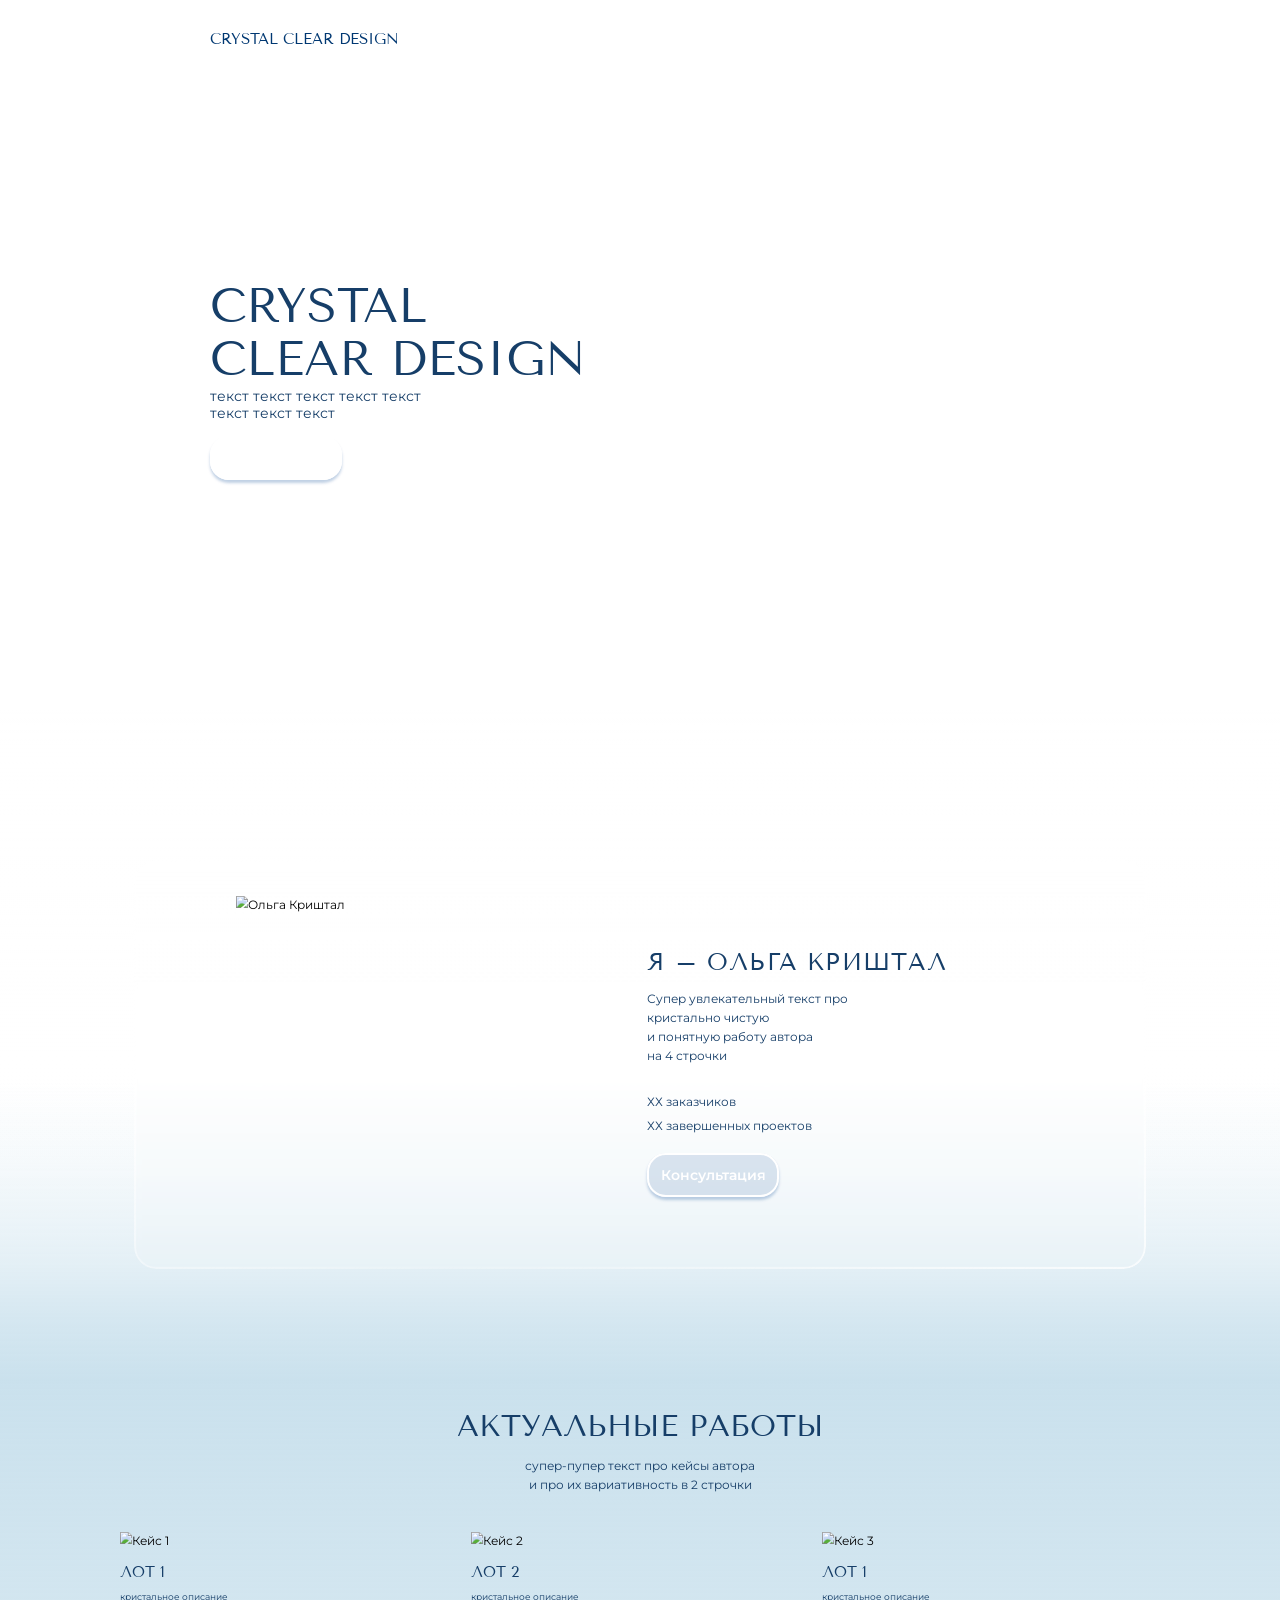
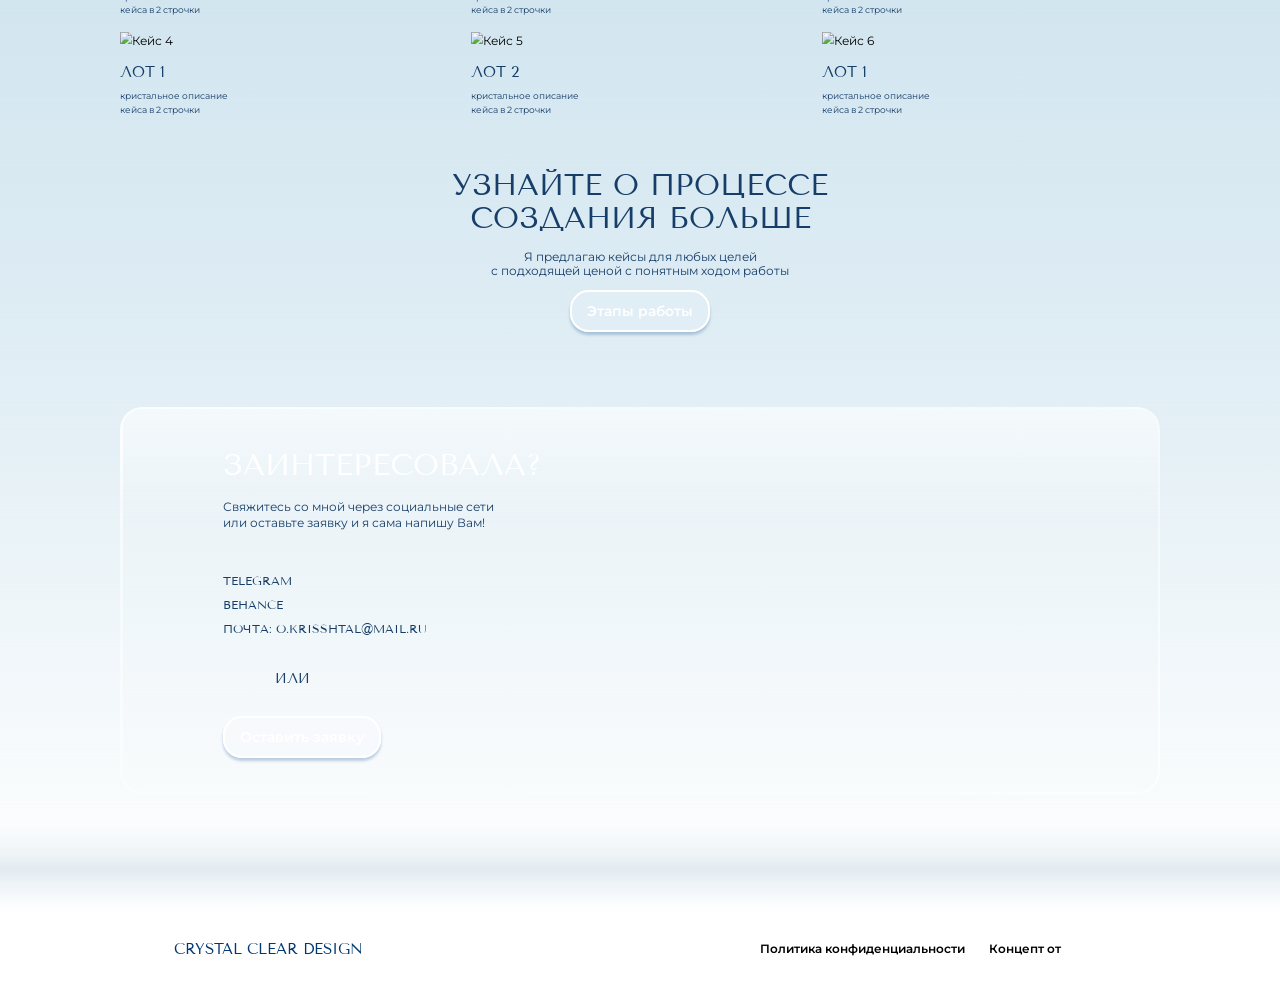
==== index.html @ c77dbaf9 "Commit Commit" ====
<!DOCTYPE html>
<html lang="ru" data-layout="flex">
<head>
  <meta charset="UTF-8">
  <meta name="viewport" content="width=device-width, initial-scale=1.0">
  <title>Crystal Clear Design</title>
  <link rel="stylesheet" href="styles_1/styles_index.css">
  <link rel="preconnect" href="https://fonts.googleapis.com">
  <link rel="preconnect" href="https://fonts.gstatic.com" crossorigin>
  <link href="https://fonts.googleapis.com/css2?family=Tenor+Sans&family=Montserrat:wght@400;600&display=swap" rel="stylesheet">
</head>
<body class="home-page">
  <div class="page-wrapper">

    <header class="header" style="top: 5px !important;">
      <div class="header__container">
        <a href="index.html" class="logo">Crystal clear Design</a>
        <nav class="nav">
          <a href="portfolio.html" class="nav__link">портфолио</a>
          <a href="workflow.html" class="nav__link">ход работы</a>
          <a href="pricing.html" class="nav__link">цена</a>
          <a href="contact.html" class="nav__link">оставить заявку</a>
        </nav>
      </div>
    </header>

    <main class="main">
      <div class="main__content">
        <div class="hero-text">
          <h1 class="hero-text__title">CRYSTAL<br>CLEAR DESIGN</h1>
          <p class="hero-text__description">текст текст текст текст текст</p>
          <p class="hero-text__description">текст текст текст</p>
          <div class="hero-text__button">
            <a href="contact.html" class="btn btn--primary">Консультация</a>
          </div>
        </div>
      </div>
    </main>

    <svg style="position: absolute; width: 0; height: 0;">
      <defs>
        <filter id="frosted-glass">
          <feTurbulence type="fractalNoise" baseFrequency="0.8" numOctaves="4" result="noise"/>
          <feColorMatrix in="noise" type="saturate" values="0" result="desaturatedNoise"/>
          <feComponentTransfer in="desaturatedNoise" result="texture">
            <feFuncA type="discrete" tableValues="0 0 0 0.05 0.1 0.15"/>
          </feComponentTransfer>
          <feBlend in="SourceGraphic" in2="texture" mode="overlay"/>
        </filter>
      </defs>
    </svg>

    <section class="water-section">
      <section class="about-section">
        <article class="about-card">
          <div class="about-card__image">
            <img src="../images/photo.png" alt="Ольга Криштал">
          </div>
          <div class="about-card__content">
            <h2 class="about-card__title">Я – ОЛЬГА КРИШТАЛ</h2>
            <p class="about-card__text">Супер увлекательный текст про<br>кристально чистую<br>и понятную работу автора<br>на 4 строчки</p>
            <div class="about-card__stats">
              <p class="about-card__stat">ХХ заказчиков</p>
              <p class="about-card__stat">ХХ завершенных проектов</p>
            </div>
            <div class="about-card__button">
              <a href="contact.html" class="btn btn--primary">Консультация</a>
            </div>
          </div>
        </article>
      </section>
    </section>

    <section class="bottom-section">
      <div class="bg-blur"></div>
      <header class="works-header">
        <h2 class="works-header__title">Актуальные работы</h2>
        <p class="works-header__text">супер-пупер текст про кейсы автора<br>и про их вариативность в 2 строчки</p>
      </header>
      <section class="works-cards">
        <article class="works-card">
          <img src="../images/kart1.svg" alt="Кейс 1" class="works-card__image">
          <div class="works-card__info">
            <h3 class="works-card__lot">Лот 1</h3>
            <p class="works-card__desc">кристальное описание<br>кейса в 2 строчки</p>
          </div>
        </article>
        <article class="works-card">
          <img src="../images/kart2.svg" alt="Кейс 2" class="works-card__image">
          <div class="works-card__info">
            <h3 class="works-card__lot">Лот 2</h3>
            <p class="works-card__desc">кристальное описание<br>кейса в 2 строчки</p>
          </div>
        </article>
        <article class="works-card">
          <img src="../images/kart3.svg" alt="Кейс 3" class="works-card__image">
          <div class="works-card__info">
            <h3 class="works-card__lot">Лот 1</h3>
            <p class="works-card__desc">кристальное описание<br>кейса в 2 строчки</p>
          </div>
        </article>
      </section>
      <section class="works-cards">
        <article class="works-card">
          <img src="../images/kart1.svg" alt="Кейс 4" class="works-card__image">
          <div class="works-card__info">
            <h3 class="works-card__lot">Лот 1</h3>
            <p class="works-card__desc">кристальное описание<br>кейса в 2 строчки</p>
          </div>
        </article>
        <article class="works-card">
          <img src="../images/kart2.svg" alt="Кейс 5" class="works-card__image">
          <div class="works-card__info">
            <h3 class="works-card__lot">Лот 2</h3>
            <p class="works-card__desc">кристальное описание<br>кейса в 2 строчки</p>
          </div>
        </article>
        <article class="works-card">
          <img src="../images/kart3.svg" alt="Кейс 6" class="works-card__image">
          <div class="works-card__info">
            <h3 class="works-card__lot">Лот 1</h3>
            <p class="works-card__desc">кристальное описание<br>кейса в 2 строчки</p>
          </div>
        </article>
      </section>
      <section class="process-section">
        <h2 class="process-section__title">Узнайте о процессе<br>создания больше</h2>
        <p class="process-section__text">Я предлагаю кейсы для любых целей<br>с подходящей ценой с понятным ходом работы</p>
        <a href="process.html" class="btn btn--process">Этапы работы</a>
      </section>
      <section class="info-block">
        <h2 class="info-block__title">Заинтересовала?</h2>
        <p class="info-block__text">Свяжитесь со мной через социальные сети<br>или оставьте заявку и я сама напишу Вам!</p>
        <div class="info-block__contacts">
          <a href="https://t.me/" class="info-block__link">Telegram</a>
          <a href="https://behance.net/" class="info-block__link">Behance</a>
          <a href="mailto:o.krisshtal@mail.ru" class="info-block__email">Почта: o.krisshtal@mail.ru</a>
        </div>
        <p class="info-block__or">ИЛИ</p>
        <a href="contact.html" class="btn btn--process">Оставить заявку</a>
      </section>
      <div class="info-block-gradient"></div>
      <footer class="footer footer--bottom">
        <div class="footer__container">
          <a href="index.html" class="logo">Crystal clear Design</a>
          <div class="footer__links">
            <a href="privacy.html" class="footer__link">Политика конфиденциальности</a>
            <span class="footer__text">Концепт от</span>
          </div>
        </div>
      </footer>
    </section>
  </div>
</body>
</html>
---- styles_1/styles_index.css ----
@import url("styles.css");
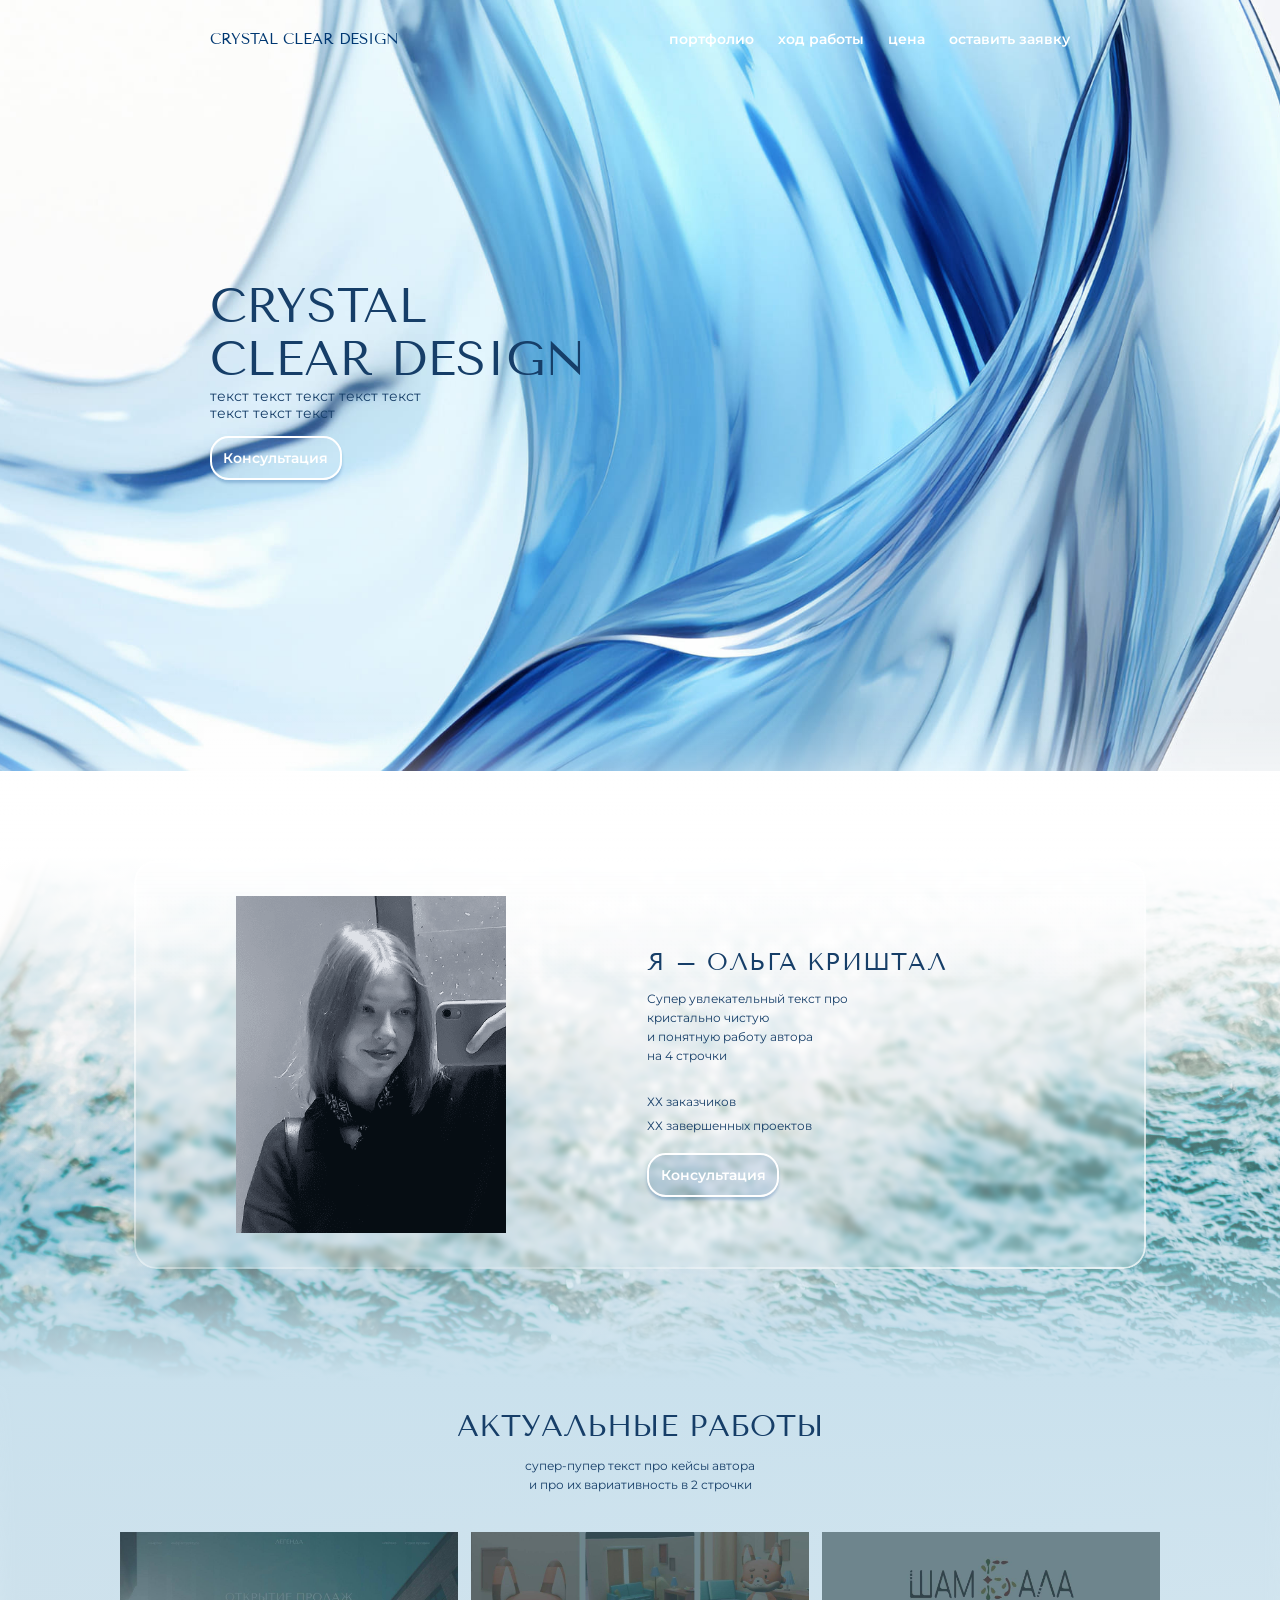
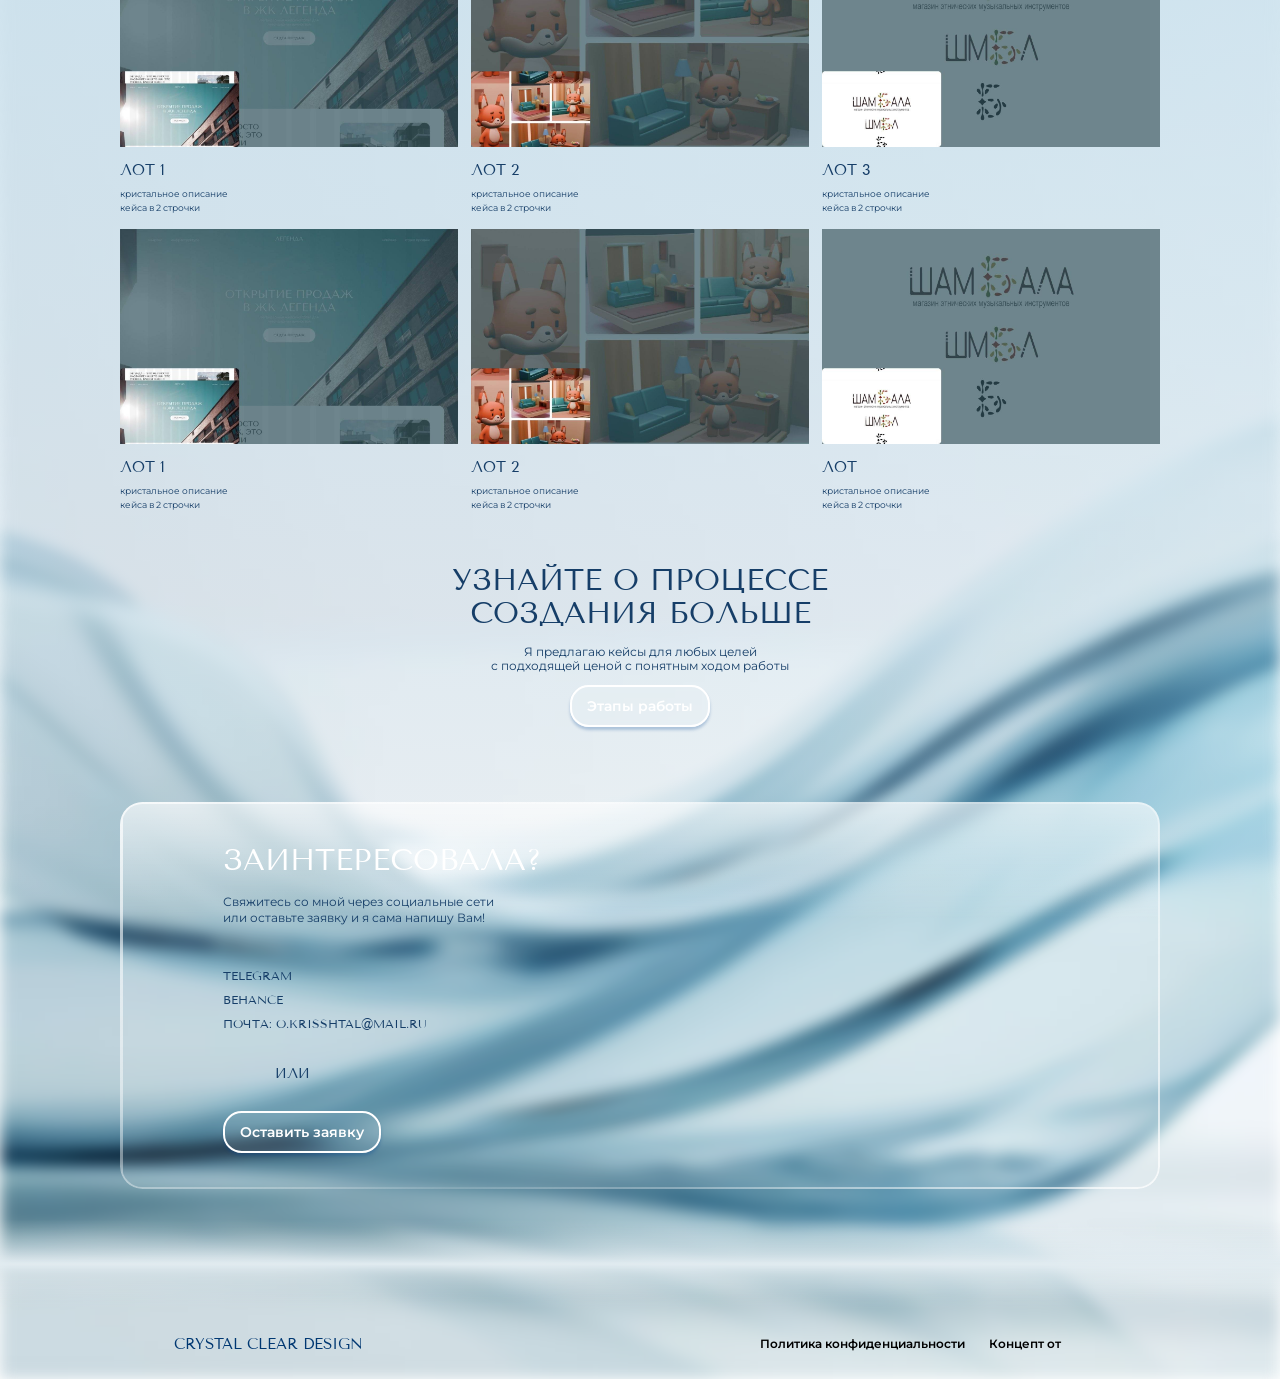
==== commit 003ee12f: "git push" ====
--- a/index.html
+++ b/index.html
@@ -4,7 +4,7 @@
   <meta charset="UTF-8">
   <meta name="viewport" content="width=device-width, initial-scale=1.0">
   <title>Crystal Clear Design</title>
-  <link rel="stylesheet" href="styles_1/styles_index.css">
+  <link rel="stylesheet" href="style/styles_index.css">
   <link rel="preconnect" href="https://fonts.googleapis.com">
   <link rel="preconnect" href="https://fonts.gstatic.com" crossorigin>
   <link href="https://fonts.googleapis.com/css2?family=Tenor+Sans&family=Montserrat:wght@400;600&display=swap" rel="stylesheet">
@@ -54,7 +54,7 @@
       <section class="about-section">
         <article class="about-card">
           <div class="about-card__image">
-            <img src="../images/photo.png" alt="Ольга Криштал">
+            <img src="images/photo.png" alt="Ольга Криштал">
           </div>
           <div class="about-card__content">
             <h2 class="about-card__title">Я – ОЛЬГА КРИШТАЛ</h2>
@@ -79,46 +79,46 @@
       </header>
       <section class="works-cards">
         <article class="works-card">
-          <img src="../images/kart1.svg" alt="Кейс 1" class="works-card__image">
+          <img src="images/kart1.jpg" alt="Кейс 1" class="works-card__image">
           <div class="works-card__info">
             <h3 class="works-card__lot">Лот 1</h3>
             <p class="works-card__desc">кристальное описание<br>кейса в 2 строчки</p>
           </div>
         </article>
         <article class="works-card">
-          <img src="../images/kart2.svg" alt="Кейс 2" class="works-card__image">
+          <img src="images/kart2.jpg" alt="Кейс 2" class="works-card__image">
           <div class="works-card__info">
             <h3 class="works-card__lot">Лот 2</h3>
             <p class="works-card__desc">кристальное описание<br>кейса в 2 строчки</p>
           </div>
         </article>
         <article class="works-card">
-          <img src="../images/kart3.svg" alt="Кейс 3" class="works-card__image">
+          <img src="images/kart3.jpg" alt="Кейс 3" class="works-card__image">
           <div class="works-card__info">
-            <h3 class="works-card__lot">Лот 1</h3>
+            <h3 class="works-card__lot">Лот 3</h3>
             <p class="works-card__desc">кристальное описание<br>кейса в 2 строчки</p>
           </div>
         </article>
       </section>
       <section class="works-cards">
         <article class="works-card">
-          <img src="../images/kart1.svg" alt="Кейс 4" class="works-card__image">
+          <img src="images/kart1.jpg" alt="Кейс 4" class="works-card__image">
           <div class="works-card__info">
             <h3 class="works-card__lot">Лот 1</h3>
             <p class="works-card__desc">кристальное описание<br>кейса в 2 строчки</p>
           </div>
         </article>
         <article class="works-card">
-          <img src="../images/kart2.svg" alt="Кейс 5" class="works-card__image">
+          <img src="images/kart2.jpg" alt="Кейс 5" class="works-card__image">
           <div class="works-card__info">
             <h3 class="works-card__lot">Лот 2</h3>
             <p class="works-card__desc">кристальное описание<br>кейса в 2 строчки</p>
           </div>
         </article>
         <article class="works-card">
-          <img src="../images/kart3.svg" alt="Кейс 6" class="works-card__image">
+          <img src="images/kart3.jpg" alt="Кейс 6" class="works-card__image">
           <div class="works-card__info">
-            <h3 class="works-card__lot">Лот 1</h3>
+            <h3 class="works-card__lot">Лот </h3>
             <p class="works-card__desc">кристальное описание<br>кейса в 2 строчки</p>
           </div>
         </article>
--- a/style/styles_index.css
+++ b/style/styles_index.css
@@ -0,0 +1 @@
+@import url("styles.css");
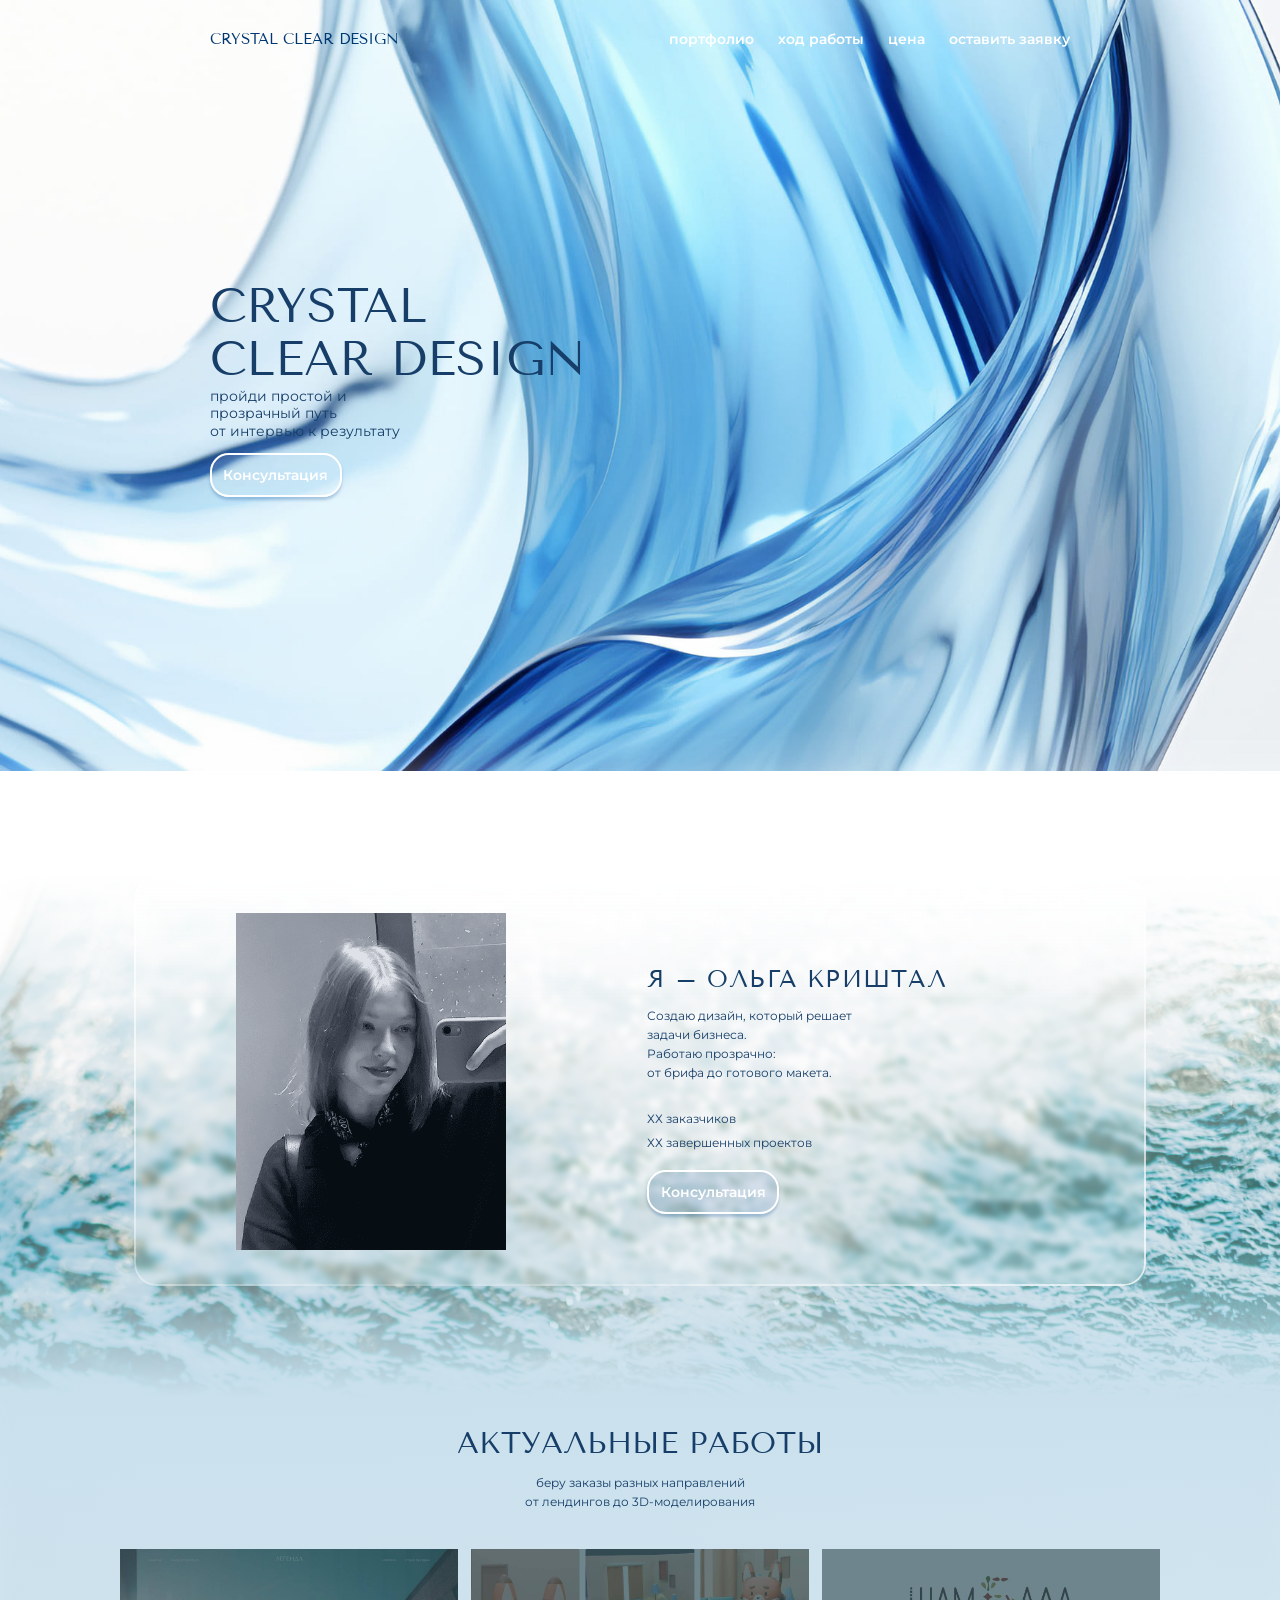
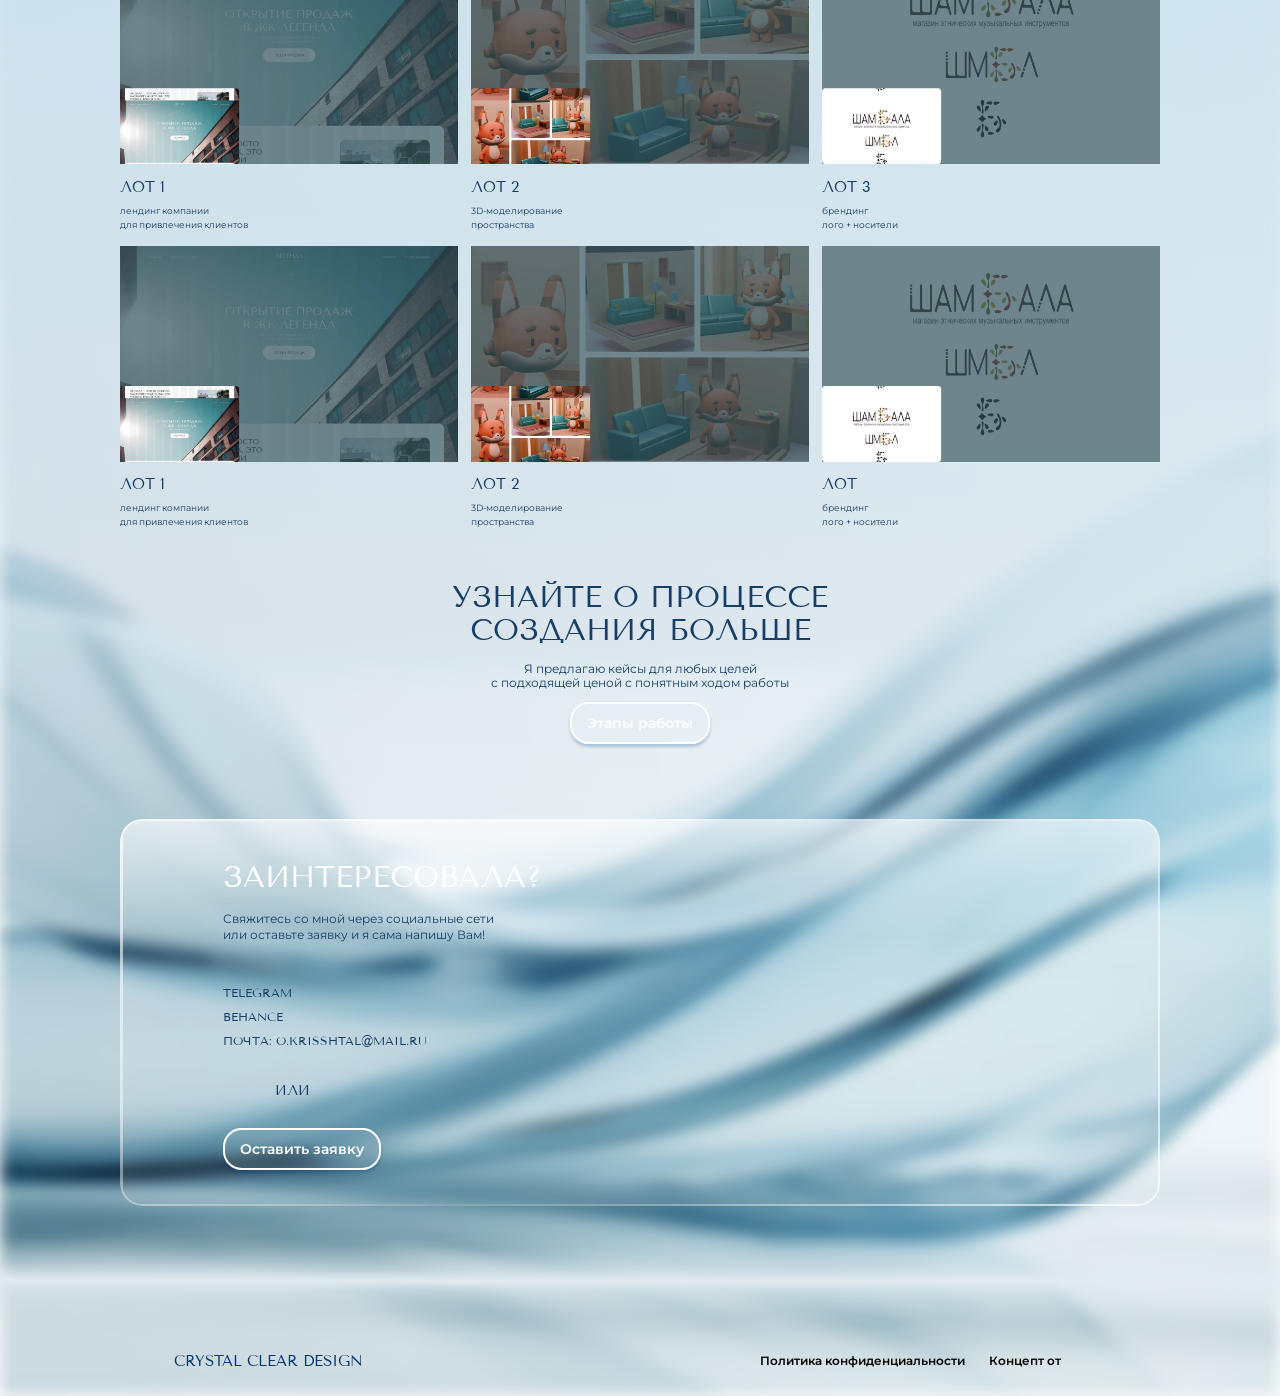
==== commit e9d20ec3: "Commit" ====
--- a/index.html
+++ b/index.html
@@ -28,8 +28,8 @@
       <div class="main__content">
         <div class="hero-text">
           <h1 class="hero-text__title">CRYSTAL<br>CLEAR DESIGN</h1>
-          <p class="hero-text__description">текст текст текст текст текст</p>
-          <p class="hero-text__description">текст текст текст</p>
+          <p class="hero-text__description">пройди простой и прозрачный путь</p>
+          <p class="hero-text__description">от интервью к результату</p>
           <div class="hero-text__button">
             <a href="contact.html" class="btn btn--primary">Консультация</a>
           </div>
@@ -58,7 +58,7 @@
           </div>
           <div class="about-card__content">
             <h2 class="about-card__title">Я – ОЛЬГА КРИШТАЛ</h2>
-            <p class="about-card__text">Супер увлекательный текст про<br>кристально чистую<br>и понятную работу автора<br>на 4 строчки</p>
+            <p class="about-card__text">Создаю дизайн, который решает<br>задачи бизнеса.<br>Работаю прозрачно:<br>от брифа до готового макета.</p>
             <div class="about-card__stats">
               <p class="about-card__stat">ХХ заказчиков</p>
               <p class="about-card__stat">ХХ завершенных проектов</p>
@@ -75,28 +75,28 @@
       <div class="bg-blur"></div>
       <header class="works-header">
         <h2 class="works-header__title">Актуальные работы</h2>
-        <p class="works-header__text">супер-пупер текст про кейсы автора<br>и про их вариативность в 2 строчки</p>
+        <p class="works-header__text">беру заказы разных направлений<br>от лендингов до 3D-моделирования</p>
       </header>
       <section class="works-cards">
         <article class="works-card">
           <img src="images/kart1.jpg" alt="Кейс 1" class="works-card__image">
           <div class="works-card__info">
             <h3 class="works-card__lot">Лот 1</h3>
-            <p class="works-card__desc">кристальное описание<br>кейса в 2 строчки</p>
+            <p class="works-card__desc">лендинг компании<br>для привлечения клиентов</p>
           </div>
         </article>
         <article class="works-card">
           <img src="images/kart2.jpg" alt="Кейс 2" class="works-card__image">
           <div class="works-card__info">
             <h3 class="works-card__lot">Лот 2</h3>
-            <p class="works-card__desc">кристальное описание<br>кейса в 2 строчки</p>
+            <p class="works-card__desc">3D-моделирование<br>пространства</p>
           </div>
         </article>
         <article class="works-card">
           <img src="images/kart3.jpg" alt="Кейс 3" class="works-card__image">
           <div class="works-card__info">
             <h3 class="works-card__lot">Лот 3</h3>
-            <p class="works-card__desc">кристальное описание<br>кейса в 2 строчки</p>
+            <p class="works-card__desc">брендинг<br>лого + носители</p>
           </div>
         </article>
       </section>
@@ -105,21 +105,21 @@
           <img src="images/kart1.jpg" alt="Кейс 4" class="works-card__image">
           <div class="works-card__info">
             <h3 class="works-card__lot">Лот 1</h3>
-            <p class="works-card__desc">кристальное описание<br>кейса в 2 строчки</p>
+            <p class="works-card__desc">лендинг компании<br>для привлечения клиентов</p>
           </div>
         </article>
         <article class="works-card">
           <img src="images/kart2.jpg" alt="Кейс 5" class="works-card__image">
           <div class="works-card__info">
             <h3 class="works-card__lot">Лот 2</h3>
-            <p class="works-card__desc">кристальное описание<br>кейса в 2 строчки</p>
+            <p class="works-card__desc">3D-моделирование<br>пространства</p>
           </div>
         </article>
         <article class="works-card">
           <img src="images/kart3.jpg" alt="Кейс 6" class="works-card__image">
           <div class="works-card__info">
             <h3 class="works-card__lot">Лот </h3>
-            <p class="works-card__desc">кристальное описание<br>кейса в 2 строчки</p>
+            <p class="works-card__desc">брендинг<br>лого + носители</p>
           </div>
         </article>
       </section>
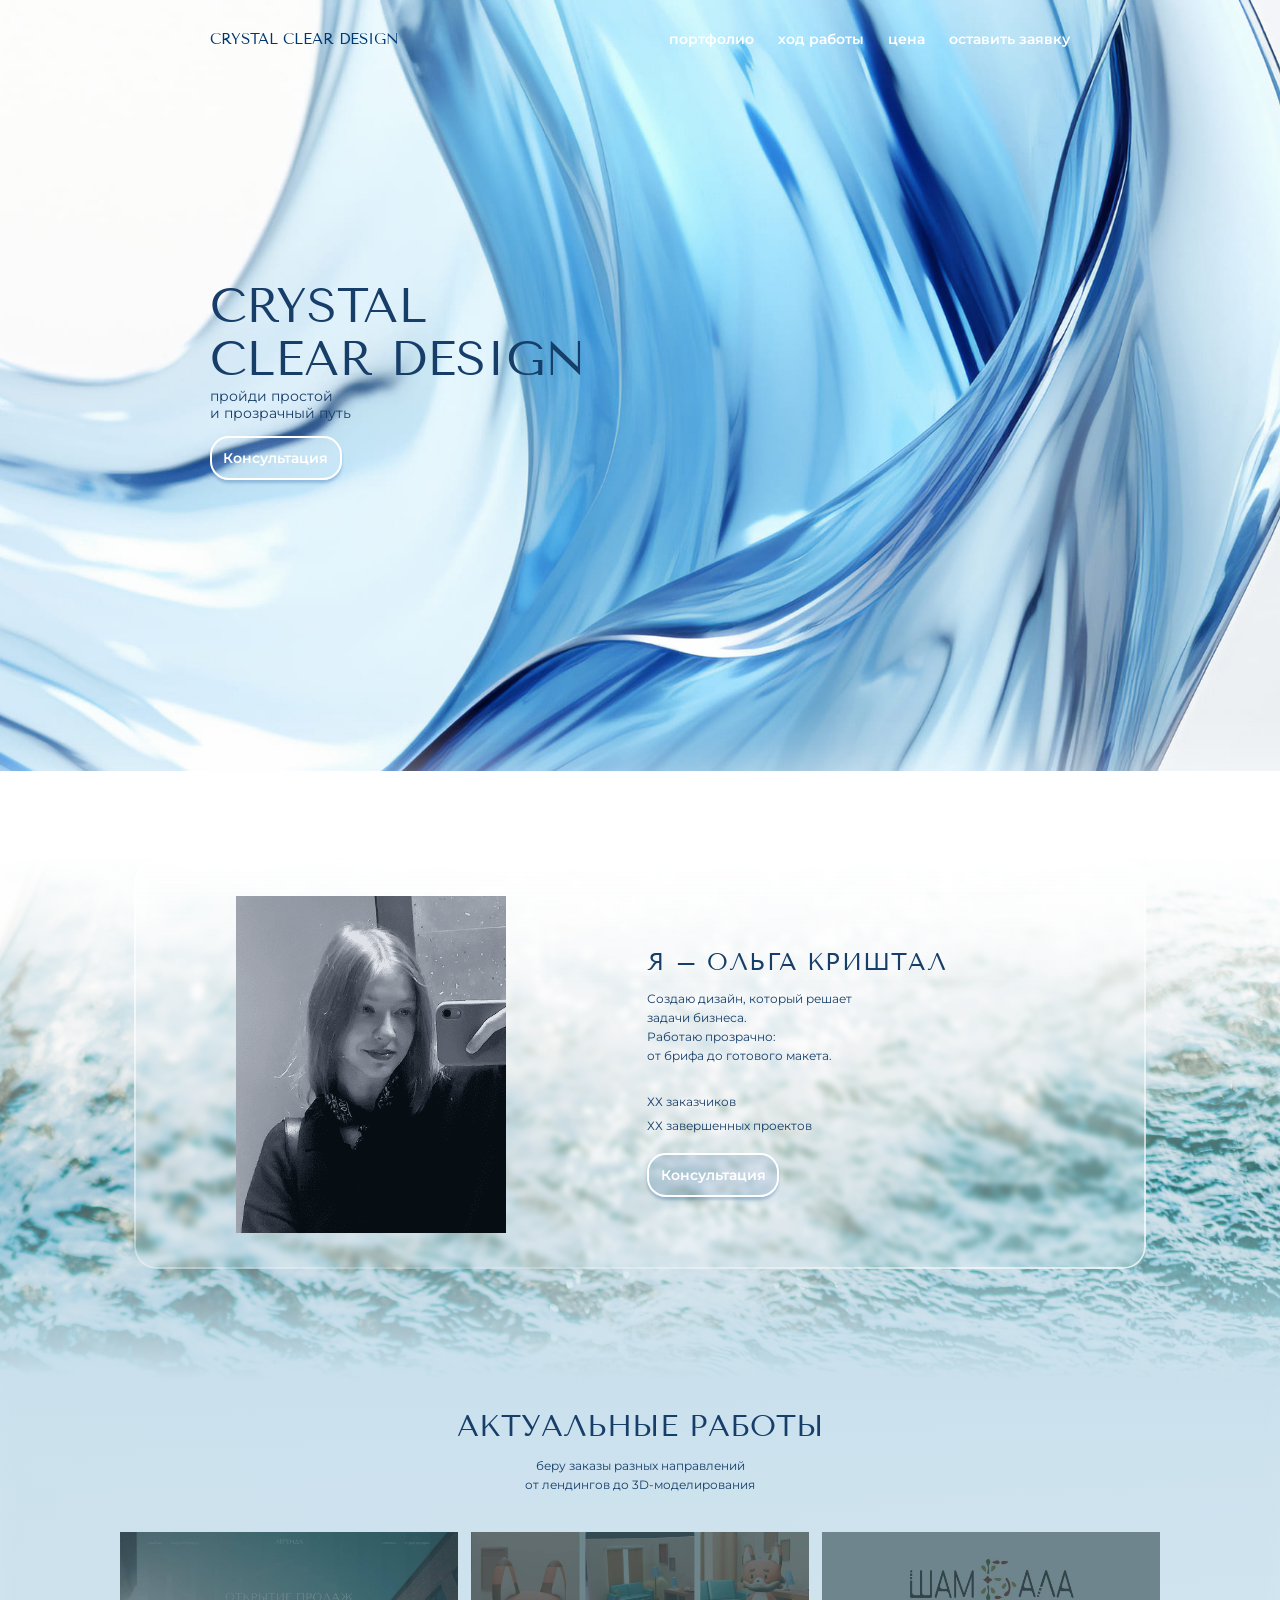
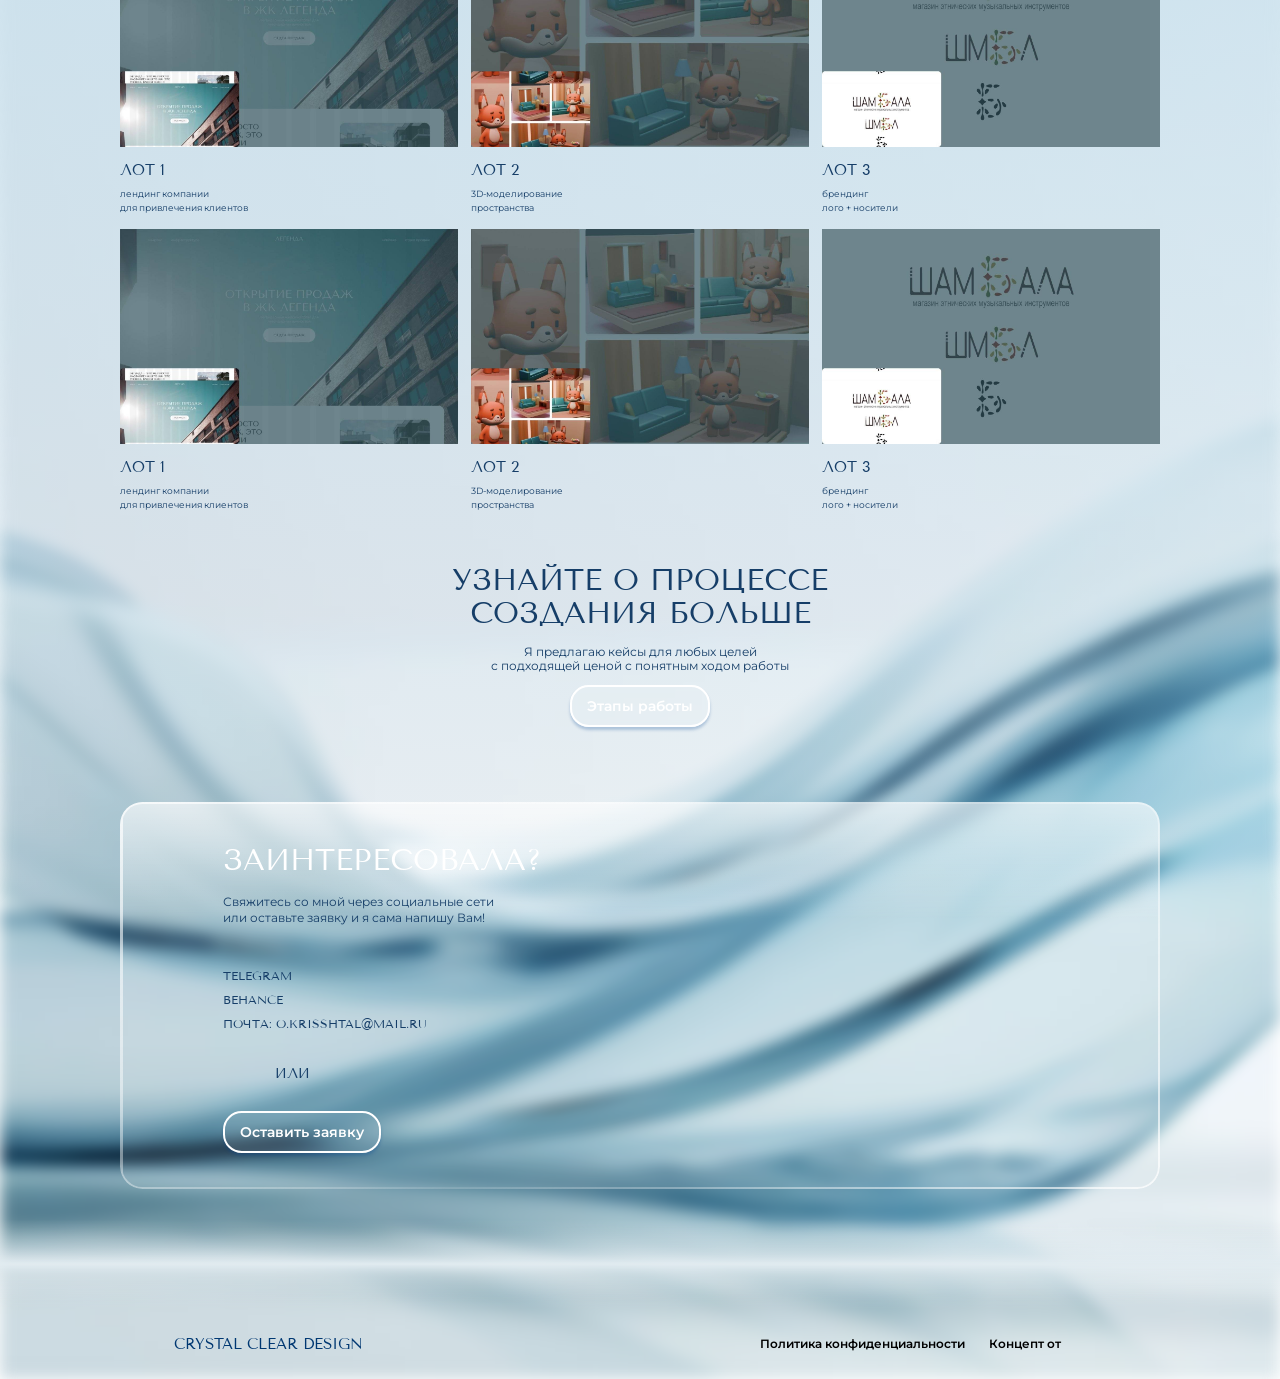
==== commit d579ad01: "Commit" ====
--- a/index.html
+++ b/index.html
@@ -28,8 +28,8 @@
       <div class="main__content">
         <div class="hero-text">
           <h1 class="hero-text__title">CRYSTAL<br>CLEAR DESIGN</h1>
-          <p class="hero-text__description">пройди простой и прозрачный путь</p>
-          <p class="hero-text__description">от интервью к результату</p>
+          <p class="hero-text__description">пройди простой</p>
+          <p class="hero-text__description">и прозрачный путь</p>
           <div class="hero-text__button">
             <a href="contact.html" class="btn btn--primary">Консультация</a>
           </div>
@@ -118,7 +118,7 @@
         <article class="works-card">
           <img src="images/kart3.jpg" alt="Кейс 6" class="works-card__image">
           <div class="works-card__info">
-            <h3 class="works-card__lot">Лот </h3>
+            <h3 class="works-card__lot">Лот 3</h3>
             <p class="works-card__desc">брендинг<br>лого + носители</p>
           </div>
         </article>
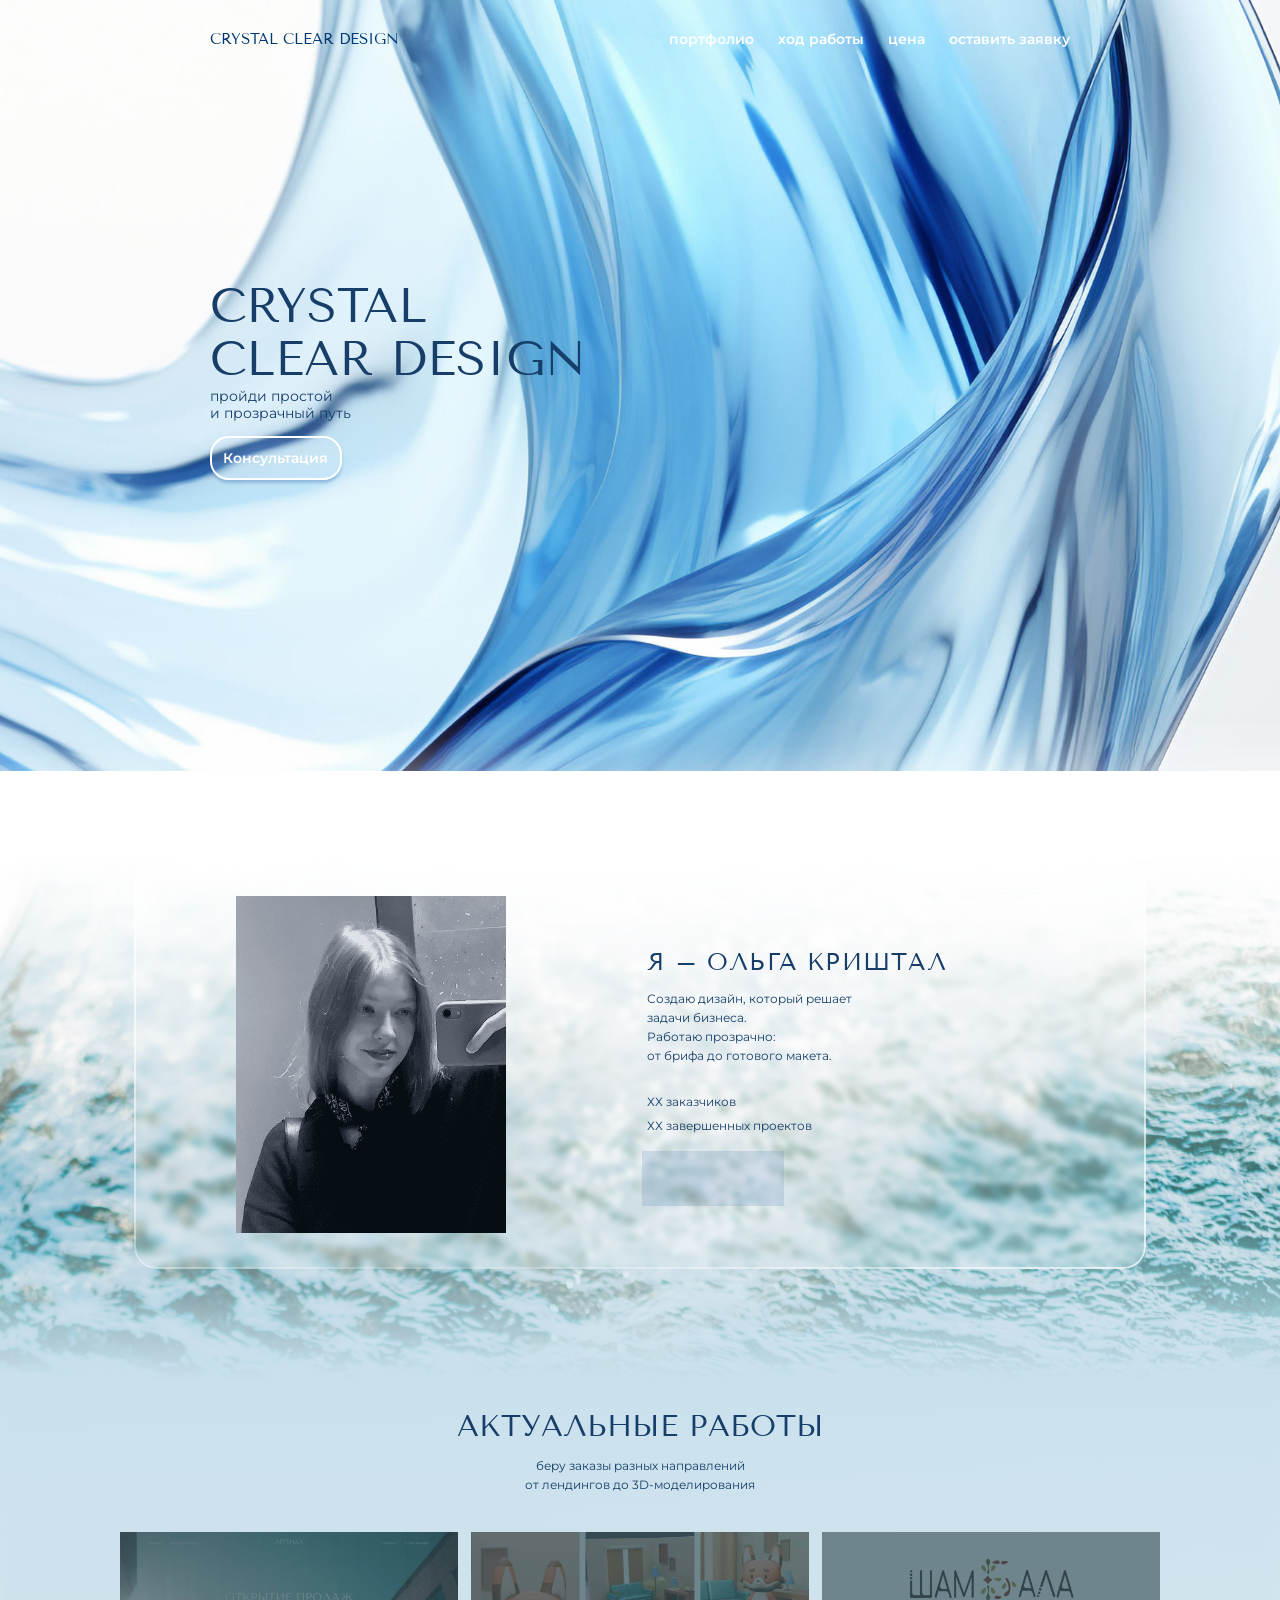
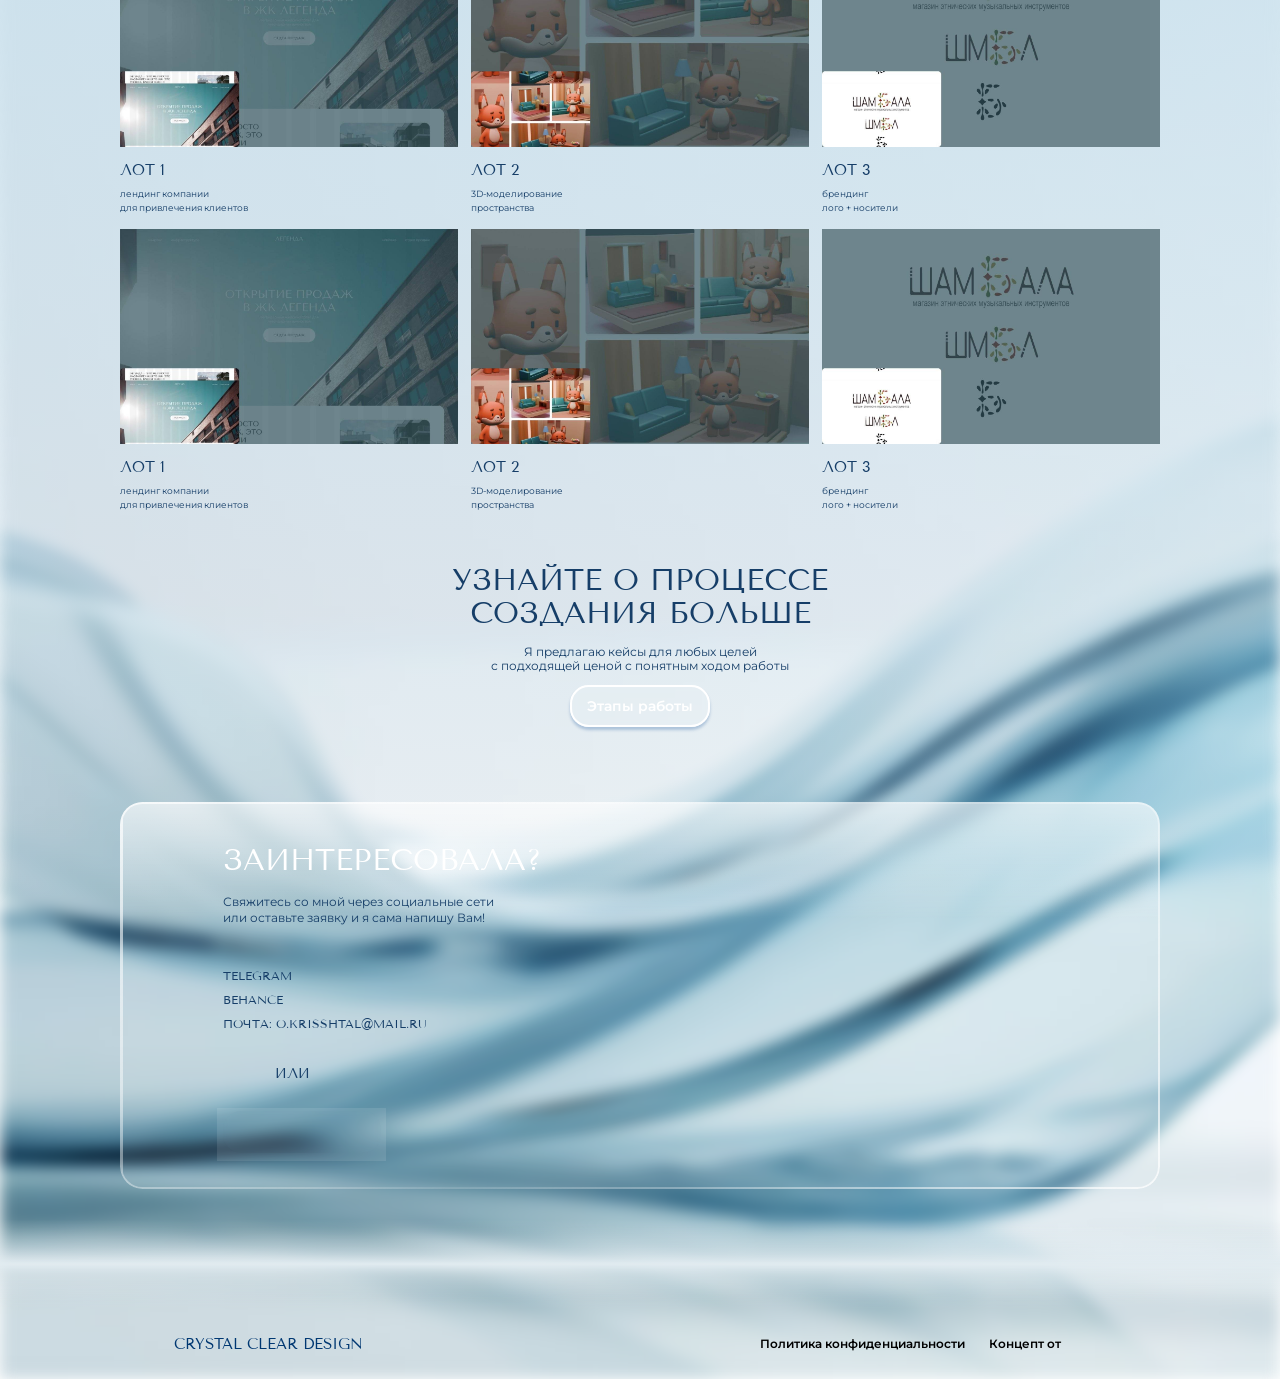
==== commit 2737c6e8: "Commit" ====
--- a/index.html
+++ b/index.html
@@ -16,8 +16,8 @@
       <div class="header__container">
         <a href="index.html" class="logo">Crystal clear Design</a>
         <nav class="nav">
-          <a href="portfolio.html" class="nav__link">портфолио</a>
-          <a href="workflow.html" class="nav__link">ход работы</a>
+          <a href="#" class="nav__link">портфолио</a>
+          <a href="#" class="nav__link">ход работы </a>
           <a href="pricing.html" class="nav__link">цена</a>
           <a href="contact.html" class="nav__link">оставить заявку</a>
         </nav>
